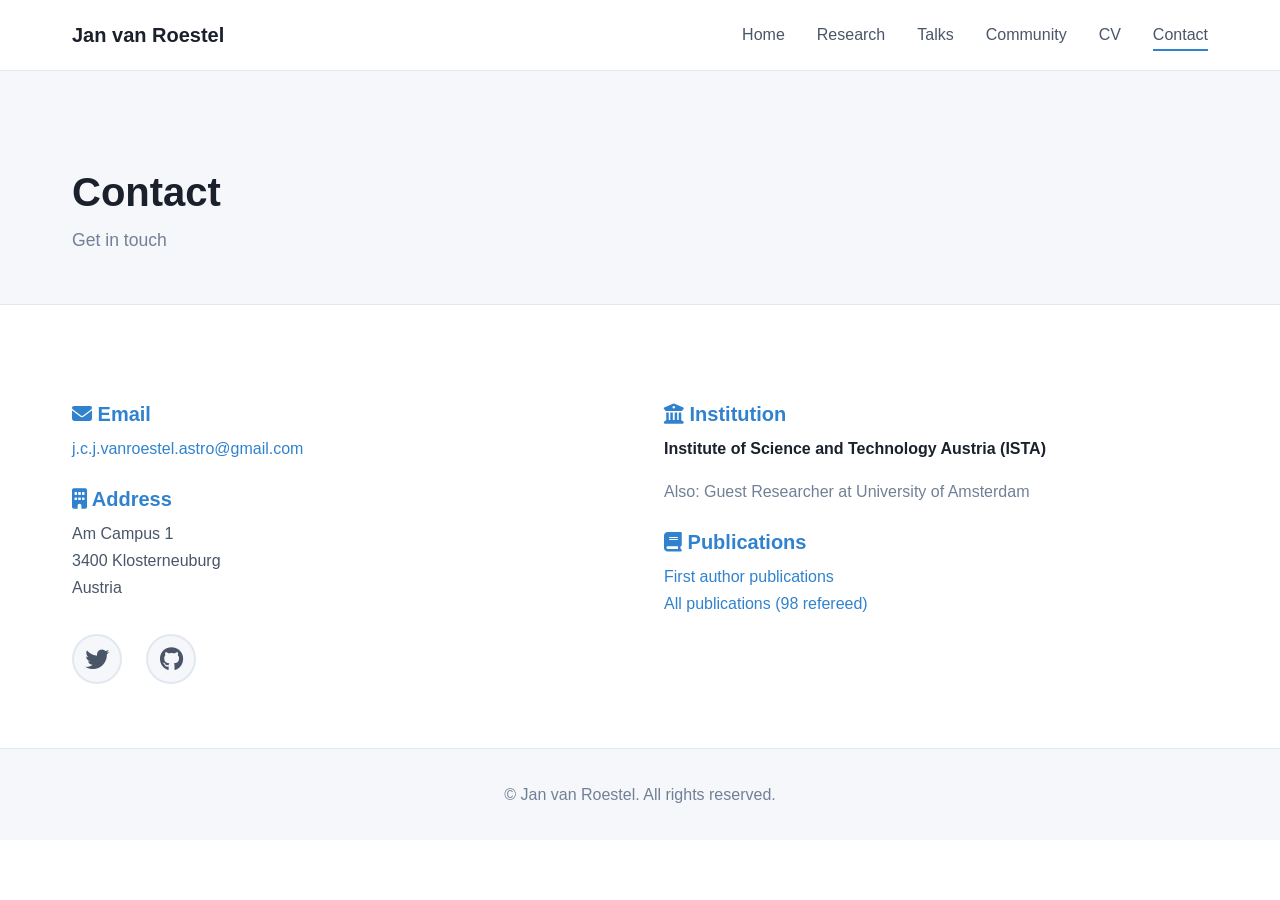
==== contact.html @ 32f14ae7 "Redesign website: multi-page layout with light theme - Convert from modal-based single page to multi" ====
<!DOCTYPE html>
<html lang="en">
<head>
    <meta charset="UTF-8">
    <meta name="viewport" content="width=device-width, initial-scale=1.0">
    <title>Contact - Jan van Roestel</title>
    <link rel="stylesheet" href="assets/css/style.css">
    <link rel="stylesheet" href="https://cdnjs.cloudflare.com/ajax/libs/font-awesome/6.4.0/css/all.min.css">
</head>
<body>
    <nav class="navbar">
        <div class="nav-container">
            <a href="index.html" class="nav-logo">Jan van Roestel</a>
            <button class="nav-toggle" aria-label="Toggle navigation">
                <span></span>
                <span></span>
                <span></span>
            </button>
            <ul class="nav-menu">
                <li><a href="index.html">Home</a></li>
                <li><a href="research.html">Research</a></li>
                <li><a href="talks.html">Talks</a></li>
                <li><a href="community.html">Community</a></li>
                <li><a href="cv.html">CV</a></li>
                <li><a href="contact.html" class="active">Contact</a></li>
            </ul>
        </div>
    </nav>

    <main>
        <header class="page-header">
            <div class="container">
                <h1>Contact</h1>
                <p>Get in touch</p>
            </div>
        </header>

        <section>
            <div class="container">
                <div class="contact-info">
                    <div>
                        <div class="contact-item">
                            <h4><i class="fas fa-envelope"></i> Email</h4>
                            <p><a href="mailto:j.c.j.vanroestel.astro@gmail.com">j.c.j.vanroestel.astro@gmail.com</a></p>
                        </div>

                        <div class="contact-item">
                            <h4><i class="fas fa-building"></i> Address</h4>
                            <p>Am Campus 1<br>
                            3400 Klosterneuburg<br>
                            Austria</p>
                        </div>

                        <div class="social-links">
                            <a href="https://twitter.com/janvanroestel" title="Twitter">
                                <i class="fab fa-twitter"></i>
                            </a>
                            <a href="https://github.com/janvanroestel/" title="GitHub">
                                <i class="fab fa-github"></i>
                            </a>
                        </div>
                    </div>

                    <div>
                        <div class="contact-item">
                            <h4><i class="fas fa-university"></i> Institution</h4>
                            <p><strong>Institute of Science and Technology Austria (ISTA)</strong></p>
                            <p style="margin-top: 1rem; color: var(--text-secondary);">Also: Guest Researcher at University of Amsterdam</p>
                        </div>

                        <div class="contact-item">
                            <h4><i class="fas fa-book"></i> Publications</h4>
                            <p>
                                <a href="https://ui.adsabs.harvard.edu/search/q=author%3A(%22%5Evan%20roestel%2C%20J%22)&sort=date%20desc%2C%20bibcode%20desc&p_=0">First author publications</a><br>
                                <a href="http://adsabs.harvard.edu/cgi-bin/nph-abs_connect?db_key=AST&db_key=PRE&qform=AST&arxiv_sel=astro-ph&arxiv_sel=cond-mat&arxiv_sel=cs&arxiv_sel=gr-qc&arxiv_sel=hep-ex&arxiv_sel=hep-lat&arxiv_sel=hep-ph&arxiv_sel=hep-th&arxiv_sel=math&arxiv_sel=math-ph&arxiv_sel=nlin&arxiv_sel=nucl-ex&arxiv_sel=nucl-th&arxiv_sel=physics&arxiv_sel=quant-ph&arxiv_sel=q-bio&sim_query=YES&ned_query=YES&adsobj_query=YES&aut_logic=OR&obj_logic=OR&author=roestel%2C+J%0D%0Avan+roestel%2C+J&object=&start_mon=&start_year=&end_mon=&end_year=&ttl_logic=OR&title=&txt_logic=OR&text=&nr_to_return=200&start_nr=1&jou_pick=ALL&ref_stems=&data_and=ALL&group_and=ALL&start_entry_day=&start_entry_mon=&start_entry_year=&end_entry_day=&end_entry_mon=&end_entry_year=&min_score=&sort=SCORE&data_type=SHORT&aut_syn=YES&ttl_syn=YES&txt_syn=YES&aut_wt=1.0&obj_wt=1.0&ttl_wt=0.3&txt_wt=3.0&aut_wgt=YES&obj_wgt=YES&ttl_wgt=YES&txt_wgt=YES&ttl_sco=YES&txt_sco=YES&version=1">All publications (98 refereed)</a>
                            </p>
                        </div>
                    </div>
                </div>
            </div>
        </section>
    </main>

    <footer>
        <div class="container">
            <p>&copy; Jan van Roestel. All rights reserved.</p>
        </div>
    </footer>

    <script>
        document.querySelector('.nav-toggle').addEventListener('click', function() {
            document.querySelector('.nav-menu').classList.toggle('active');
        });
    </script>
</body>
</html>
---- assets/css/style.css ----
/*
 * Jan van Roestel - Personal Website
 * Dark theme with blue accents
 */

/* ===== CSS Variables ===== */
:root {
    --bg-primary: #ffffff;
    --bg-secondary: #f5f7fa;
    --bg-card: #ffffff;
    --text-primary: #4a5568;
    --text-secondary: #718096;
    --text-heading: #1a202c;
    --accent: #3182ce;
    --accent-hover: #2c5282;
    --border-color: #e2e8f0;
    --nav-bg: rgba(255, 255, 255, 0.95);
    --shadow: 0 4px 6px rgba(0, 0, 0, 0.1);
    --max-width: 1200px;
    --font-sans: -apple-system, BlinkMacSystemFont, 'Segoe UI', Roboto, Oxygen, Ubuntu, sans-serif;
    --font-mono: 'SF Mono', 'Fira Code', Consolas, monospace;
}

/* ===== Reset & Base ===== */
*, *::before, *::after {
    box-sizing: border-box;
    margin: 0;
    padding: 0;
}

html {
    scroll-behavior: smooth;
}

body {
    font-family: var(--font-sans);
    font-size: 16px;
    line-height: 1.7;
    color: var(--text-primary);
    background-color: var(--bg-primary);
    min-height: 100vh;
}

/* ===== Typography ===== */
h1, h2, h3, h4, h5, h6 {
    color: var(--text-heading);
    font-weight: 600;
    line-height: 1.3;
    margin-bottom: 1rem;
}

h1 { font-size: 2.5rem; }
h2 { font-size: 2rem; }
h3 { font-size: 1.5rem; }
h4 { font-size: 1.25rem; }
h5 { font-size: 1.1rem; }

p {
    margin-bottom: 1rem;
}

a {
    color: var(--accent);
    text-decoration: none;
    transition: color 0.2s ease;
}

a:hover {
    color: var(--accent-hover);
    text-decoration: underline;
}

ul, ol {
    margin-left: 1.5rem;
    margin-bottom: 1rem;
}

li {
    margin-bottom: 0.5rem;
}

strong, b {
    color: var(--text-heading);
}

/* ===== Navigation ===== */
.navbar {
    position: fixed;
    top: 0;
    left: 0;
    right: 0;
    background: var(--nav-bg);
    backdrop-filter: blur(10px);
    z-index: 1000;
    border-bottom: 1px solid var(--border-color);
}

.nav-container {
    max-width: var(--max-width);
    margin: 0 auto;
    padding: 0 2rem;
    display: flex;
    justify-content: space-between;
    align-items: center;
    height: 70px;
}

.nav-logo {
    font-size: 1.25rem;
    font-weight: 600;
    color: var(--text-heading);
    text-decoration: none;
}

.nav-logo:hover {
    color: var(--accent);
    text-decoration: none;
}

.nav-menu {
    display: flex;
    list-style: none;
    gap: 2rem;
    margin: 0;
}

.nav-menu li {
    margin: 0;
}

.nav-menu a {
    color: var(--text-primary);
    font-weight: 500;
    padding: 0.5rem 0;
    position: relative;
}

.nav-menu a::after {
    content: '';
    position: absolute;
    bottom: 0;
    left: 0;
    width: 0;
    height: 2px;
    background: var(--accent);
    transition: width 0.3s ease;
}

.nav-menu a:hover::after,
.nav-menu a.active::after {
    width: 100%;
}

.nav-menu a:hover {
    color: var(--accent);
    text-decoration: none;
}

/* Mobile menu toggle */
.nav-toggle {
    display: none;
    background: none;
    border: none;
    cursor: pointer;
    padding: 0.5rem;
}

.nav-toggle span {
    display: block;
    width: 25px;
    height: 3px;
    background: var(--text-primary);
    margin: 5px 0;
    transition: 0.3s;
}

/* ===== Main Content ===== */
main {
    padding-top: 70px;
}

.container {
    max-width: var(--max-width);
    margin: 0 auto;
    padding: 0 2rem;
}

section {
    padding: 4rem 0;
}

.section-title {
    margin-bottom: 2rem;
    padding-bottom: 0.5rem;
    border-bottom: 2px solid var(--accent);
    display: inline-block;
}

/* ===== Hero Section ===== */
.hero {
    min-height: calc(100vh - 70px);
    display: flex;
    align-items: center;
    padding: 4rem 0;
    background: linear-gradient(135deg, var(--bg-secondary) 0%, var(--bg-primary) 100%);
}

.hero-content {
    display: grid;
    grid-template-columns: 1fr 300px;
    gap: 4rem;
    align-items: center;
}

.hero-text h1 {
    font-size: 3rem;
    margin-bottom: 0.5rem;
}

.hero-subtitle {
    font-size: 1.25rem;
    color: var(--accent);
    margin-bottom: 1rem;
}

.hero-institution {
    color: var(--text-secondary);
    margin-bottom: 1.5rem;
}

.hero-interests {
    margin-bottom: 1.5rem;
}

.hero-links {
    display: flex;
    gap: 1rem;
    flex-wrap: wrap;
}

.hero-image {
    width: 300px;
    height: 300px;
    border-radius: 50%;
    object-fit: cover;
    border: 4px solid var(--accent);
    box-shadow: var(--shadow);
}

/* ===== Buttons ===== */
.btn {
    display: inline-block;
    padding: 0.75rem 1.5rem;
    border-radius: 5px;
    font-weight: 500;
    text-decoration: none;
    transition: all 0.3s ease;
}

.btn-primary {
    background: var(--accent);
    color: #ffffff;
}

.btn-primary:hover {
    background: var(--accent-hover);
    color: #ffffff;
    text-decoration: none;
}

.btn-outline {
    border: 2px solid var(--accent);
    color: var(--accent);
}

.btn-outline:hover {
    background: var(--accent);
    color: #ffffff;
    text-decoration: none;
}

/* ===== About Section ===== */
.about-section {
    background: var(--bg-secondary);
}

.about-content {
    max-width: 800px;
}

/* ===== News Section ===== */
.news-section {
    background: var(--bg-primary);
}

.news-list {
    list-style: none;
    margin: 0;
}

.news-item {
    display: grid;
    grid-template-columns: 120px 1fr;
    gap: 1.5rem;
    padding: 1.5rem 0;
    border-bottom: 1px solid var(--border-color);
}

.news-item:last-child {
    border-bottom: none;
}

.news-date {
    color: var(--accent);
    font-weight: 500;
    font-size: 0.9rem;
}

.news-content h4 {
    margin-bottom: 0.5rem;
}

.news-content p {
    color: var(--text-secondary);
    margin: 0;
}

/* ===== Research Cards ===== */
.research-grid {
    display: grid;
    grid-template-columns: repeat(auto-fit, minmax(350px, 1fr));
    gap: 2rem;
}

.research-card {
    background: var(--bg-secondary);
    border-radius: 10px;
    overflow: hidden;
    border: 1px solid var(--border-color);
    transition: transform 0.3s ease, box-shadow 0.3s ease;
}

.research-card:hover {
    transform: translateY(-5px);
    box-shadow: var(--shadow);
}

.research-card img {
    width: 100%;
    height: 200px;
    object-fit: cover;
}

.research-card-content {
    padding: 1.5rem;
}

.research-card h3 {
    margin-bottom: 1rem;
}

.research-card p {
    color: var(--text-secondary);
}

/* ===== Research Detail Section ===== */
.research-topic {
    padding: 3rem 0;
    border-bottom: 1px solid var(--border-color);
}

.research-topic:last-child {
    border-bottom: none;
}

.research-topic-header {
    display: grid;
    grid-template-columns: 1fr 300px;
    gap: 2rem;
    align-items: start;
}

.research-topic img {
    width: 100%;
    border-radius: 10px;
}

/* ===== Talks List ===== */
.talks-list {
    list-style: none;
    margin: 0;
}

.talk-item {
    display: grid;
    grid-template-columns: 150px 1fr auto;
    gap: 1.5rem;
    padding: 1.5rem 0;
    border-bottom: 1px solid var(--border-color);
    align-items: center;
}

.talk-item:last-child {
    border-bottom: none;
}

.talk-date {
    color: var(--accent);
    font-weight: 500;
}

.talk-title {
    font-weight: 500;
}

.talk-venue {
    color: var(--text-secondary);
    font-size: 0.9rem;
}

.talk-links a {
    margin-left: 1rem;
}

/* ===== Education/Experience Cards ===== */
.education-item {
    margin-bottom: 2rem;
    padding-bottom: 2rem;
    border-bottom: 1px solid var(--border-color);
}

.education-item:last-child {
    border-bottom: none;
}

.education-item h4 {
    color: var(--accent);
    margin-bottom: 0.5rem;
}

/* ===== Contact Page ===== */
.contact-info {
    display: grid;
    grid-template-columns: 1fr 1fr;
    gap: 3rem;
}

.contact-item {
    margin-bottom: 1.5rem;
}

.contact-item h4 {
    color: var(--accent);
    margin-bottom: 0.5rem;
}

.social-links {
    display: flex;
    gap: 1.5rem;
    margin-top: 2rem;
}

.social-links a {
    display: inline-flex;
    align-items: center;
    justify-content: center;
    width: 50px;
    height: 50px;
    border-radius: 50%;
    background: var(--bg-secondary);
    border: 2px solid var(--border-color);
    color: var(--text-primary);
    font-size: 1.5rem;
    transition: all 0.3s ease;
}

.social-links a:hover {
    background: var(--accent);
    border-color: var(--accent);
    color: #ffffff;
}

/* ===== Footer ===== */
footer {
    background: var(--bg-secondary);
    padding: 2rem 0;
    text-align: center;
    border-top: 1px solid var(--border-color);
}

footer p {
    color: var(--text-secondary);
    margin: 0;
}

/* ===== Page Header ===== */
.page-header {
    background: var(--bg-secondary);
    padding: 6rem 0 3rem;
    margin-bottom: 2rem;
    border-bottom: 1px solid var(--border-color);
}

.page-header h1 {
    margin-bottom: 0.5rem;
}

.page-header p {
    color: var(--text-secondary);
    font-size: 1.1rem;
    margin: 0;
}

/* ===== CV Page ===== */
.cv-download {
    background: var(--bg-secondary);
    padding: 3rem;
    border-radius: 10px;
    text-align: center;
    margin-bottom: 3rem;
}

.cv-download h2 {
    margin-bottom: 1rem;
}

.cv-download p {
    color: var(--text-secondary);
    margin-bottom: 2rem;
}

/* ===== Responsive Design ===== */
@media (max-width: 768px) {
    .nav-menu {
        display: none;
        position: absolute;
        top: 70px;
        left: 0;
        right: 0;
        background: var(--nav-bg);
        flex-direction: column;
        padding: 1rem 2rem;
        gap: 0;
        border-bottom: 1px solid var(--border-color);
    }

    .nav-menu.active {
        display: flex;
    }

    .nav-menu li {
        padding: 0.75rem 0;
        border-bottom: 1px solid var(--border-color);
    }

    .nav-menu li:last-child {
        border-bottom: none;
    }

    .nav-toggle {
        display: block;
    }

    .hero-content {
        grid-template-columns: 1fr;
        text-align: center;
    }

    .hero-image {
        width: 200px;
        height: 200px;
        margin: 0 auto;
        order: -1;
    }

    .hero-text h1 {
        font-size: 2rem;
    }

    .hero-links {
        justify-content: center;
    }

    .news-item {
        grid-template-columns: 1fr;
        gap: 0.5rem;
    }

    .talk-item {
        grid-template-columns: 1fr;
        gap: 0.5rem;
    }

    .talk-links {
        margin-top: 0.5rem;
    }

    .talk-links a {
        margin-left: 0;
        margin-right: 1rem;
    }

    .contact-info {
        grid-template-columns: 1fr;
    }

    .research-topic-header {
        grid-template-columns: 1fr;
    }

    h1 { font-size: 2rem; }
    h2 { font-size: 1.5rem; }
}

@media (max-width: 480px) {
    .container {
        padding: 0 1rem;
    }

    section {
        padding: 2rem 0;
    }

    .hero {
        padding: 2rem 0;
    }
}
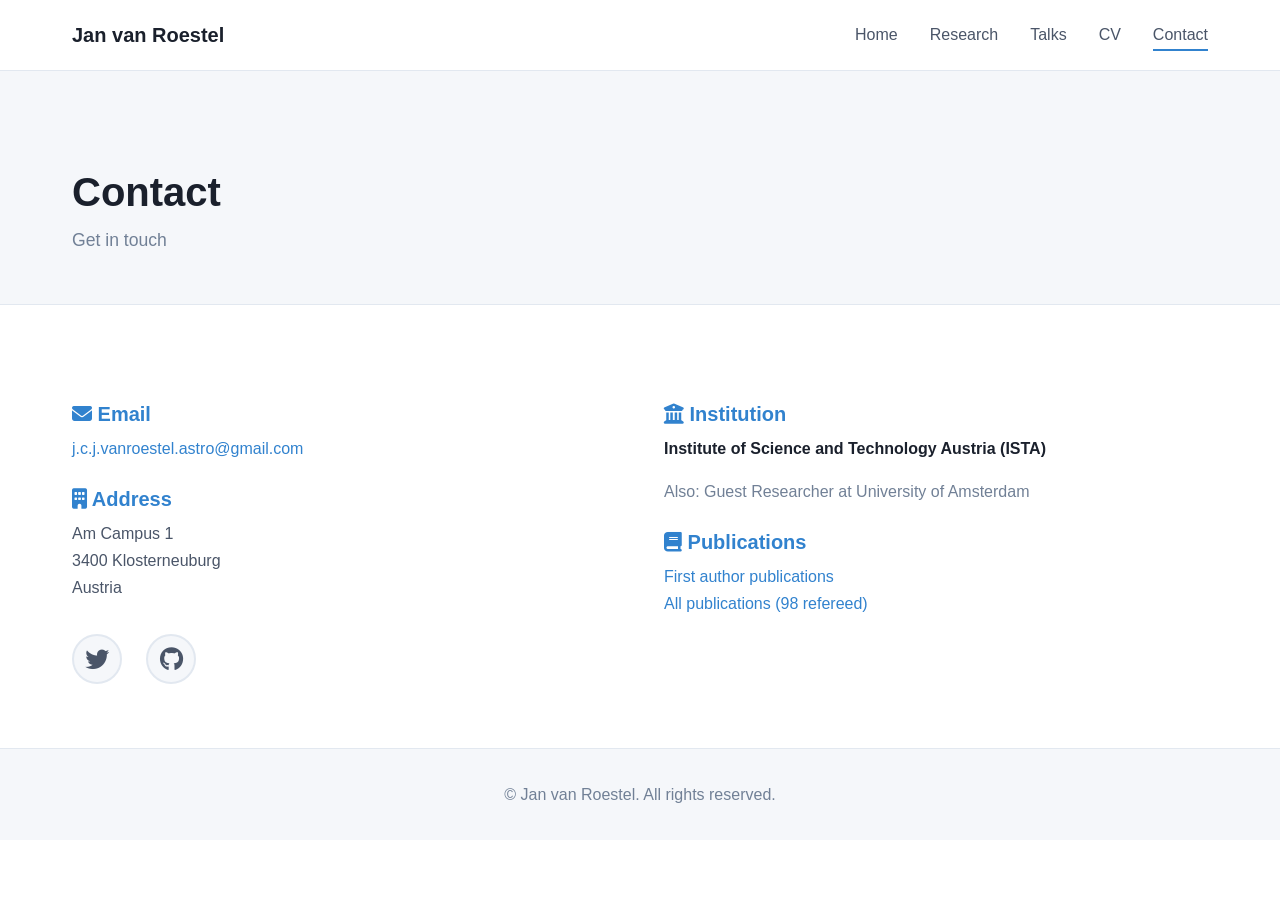
==== commit 8fcc47cf: "Remove community section from website Co-Authored-By: Claude Opus 4.6 <noreply@anthropic.com>" ====
--- a/contact.html
+++ b/contact.html
@@ -20,7 +20,6 @@
                 <li><a href="index.html">Home</a></li>
                 <li><a href="research.html">Research</a></li>
                 <li><a href="talks.html">Talks</a></li>
-                <li><a href="community.html">Community</a></li>
                 <li><a href="cv.html">CV</a></li>
                 <li><a href="contact.html" class="active">Contact</a></li>
             </ul>
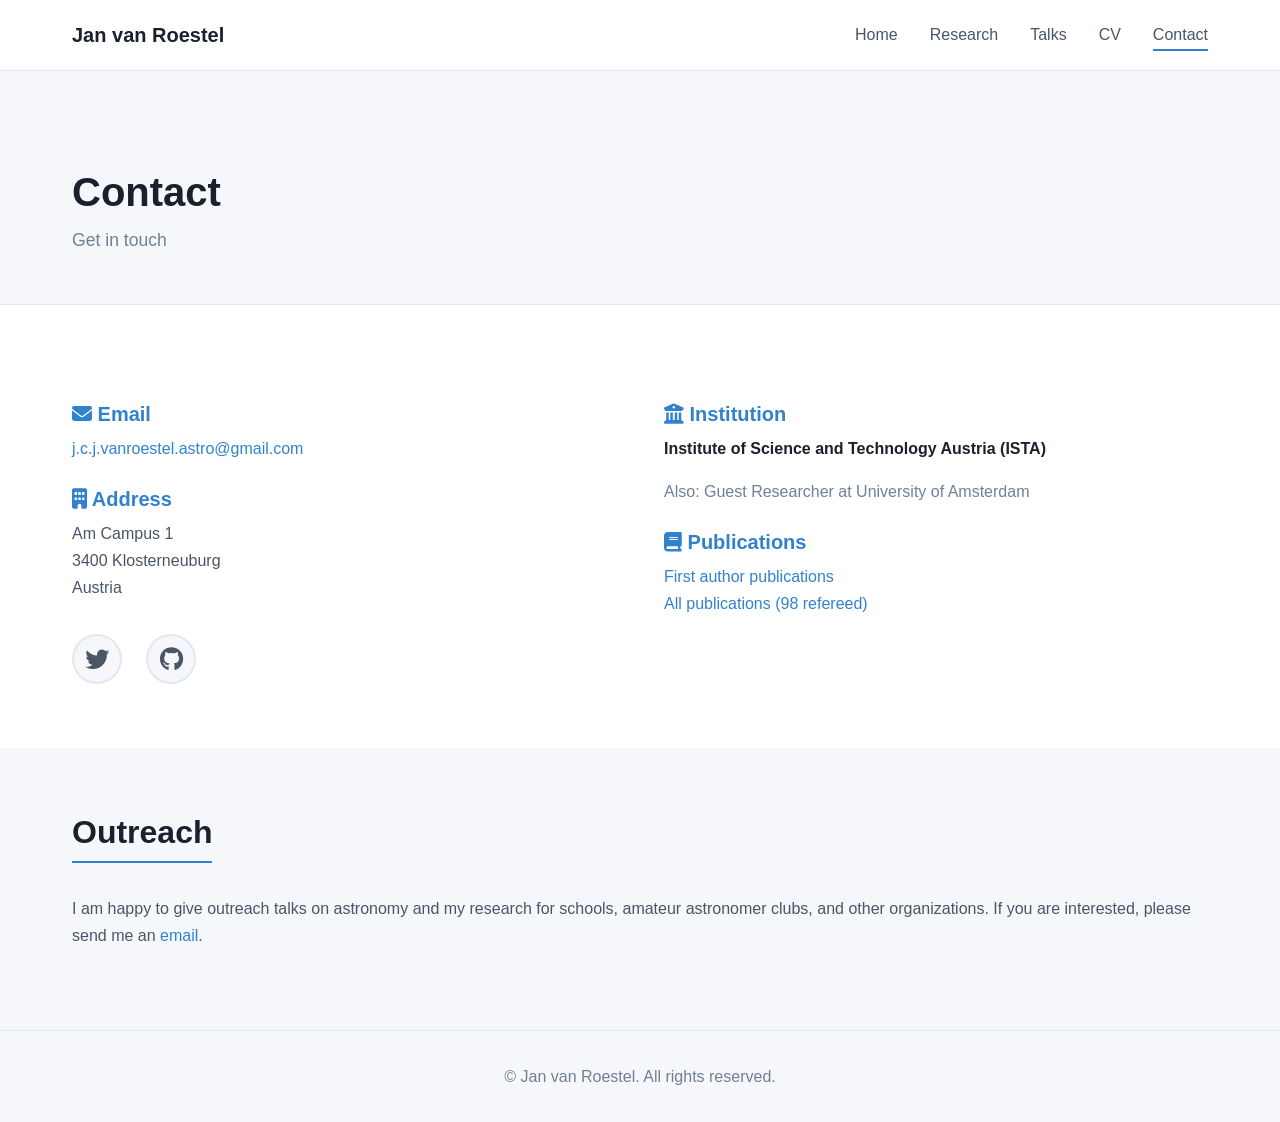
==== commit a2ac7ac3: "Add outreach talks note to contact page Co-Authored-By: Claude Opus 4.6 <noreply@anthropic.com>" ====
--- a/contact.html
+++ b/contact.html
@@ -78,6 +78,13 @@
                 </div>
             </div>
         </section>
+
+        <section class="about-section">
+            <div class="container">
+                <h2 class="section-title">Outreach</h2>
+                <p>I am happy to give outreach talks on astronomy and my research for schools, amateur astronomer clubs, and other organizations. If you are interested, please send me an <a href="mailto:j.c.j.vanroestel.astro@gmail.com">email</a>.</p>
+            </div>
+        </section>
     </main>
 
     <footer>
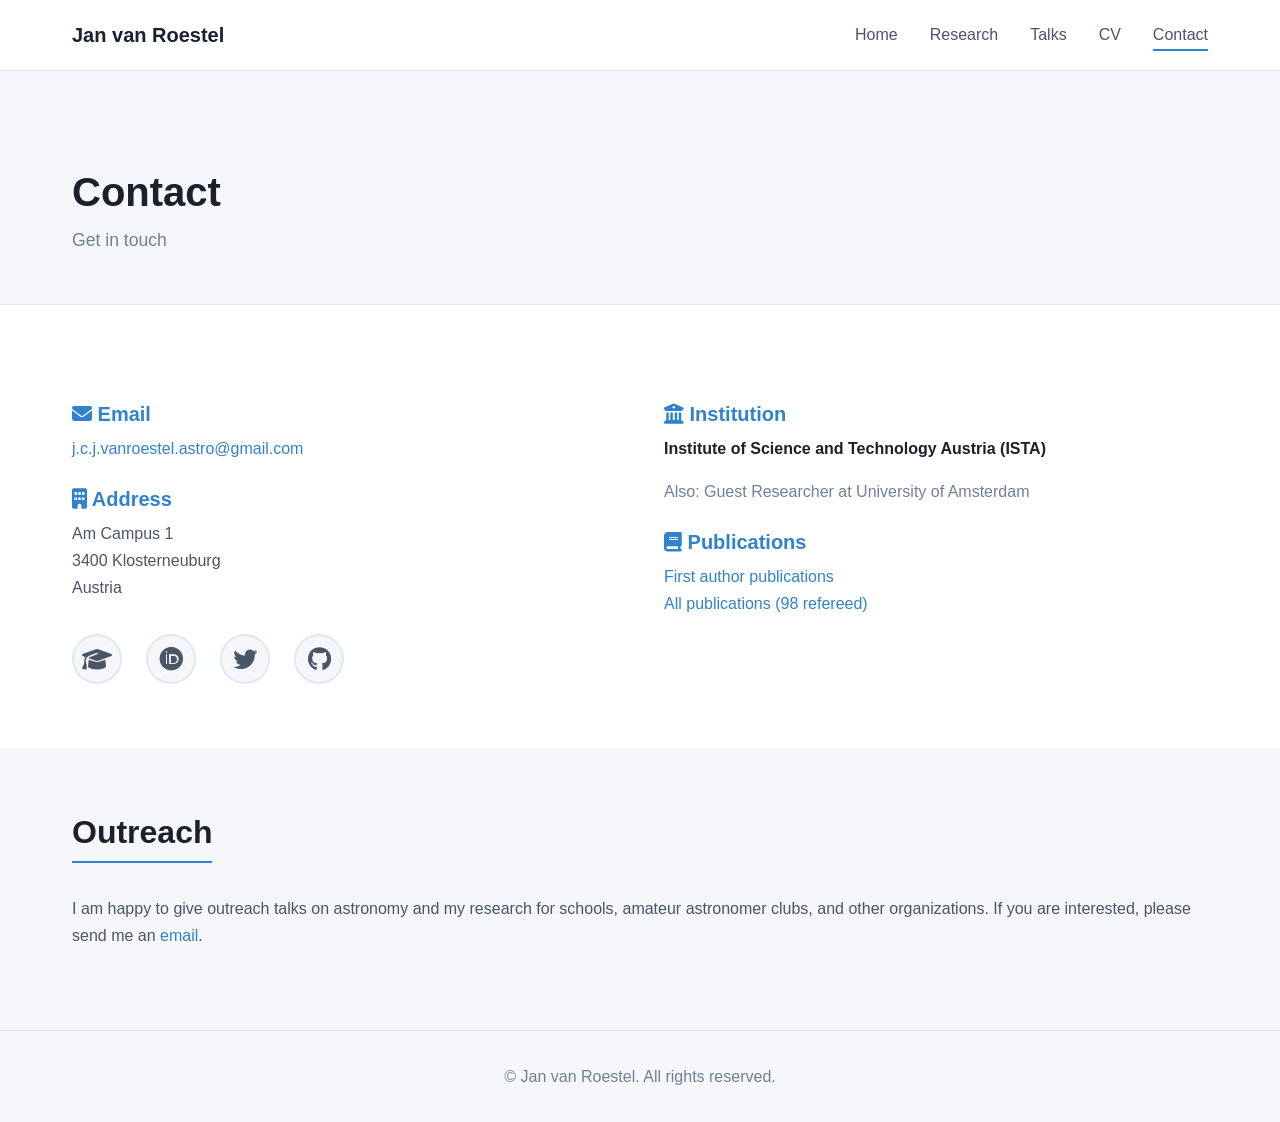
==== commit 0e745838: "Add ORCID and Google Scholar links to homepage and contact page Co-Authored-By: Claude Opus 4.6 <nor" ====
--- a/contact.html
+++ b/contact.html
@@ -51,6 +51,12 @@
                         </div>
 
                         <div class="social-links">
+                            <a href="https://scholar.google.com/citations?user=vMg1cvQAAAAJ" title="Google Scholar">
+                                <i class="fas fa-graduation-cap"></i>
+                            </a>
+                            <a href="https://orcid.org/0000-0002-2626-2872" title="ORCID">
+                                <i class="fab fa-orcid"></i>
+                            </a>
                             <a href="https://twitter.com/janvanroestel" title="Twitter">
                                 <i class="fab fa-twitter"></i>
                             </a>
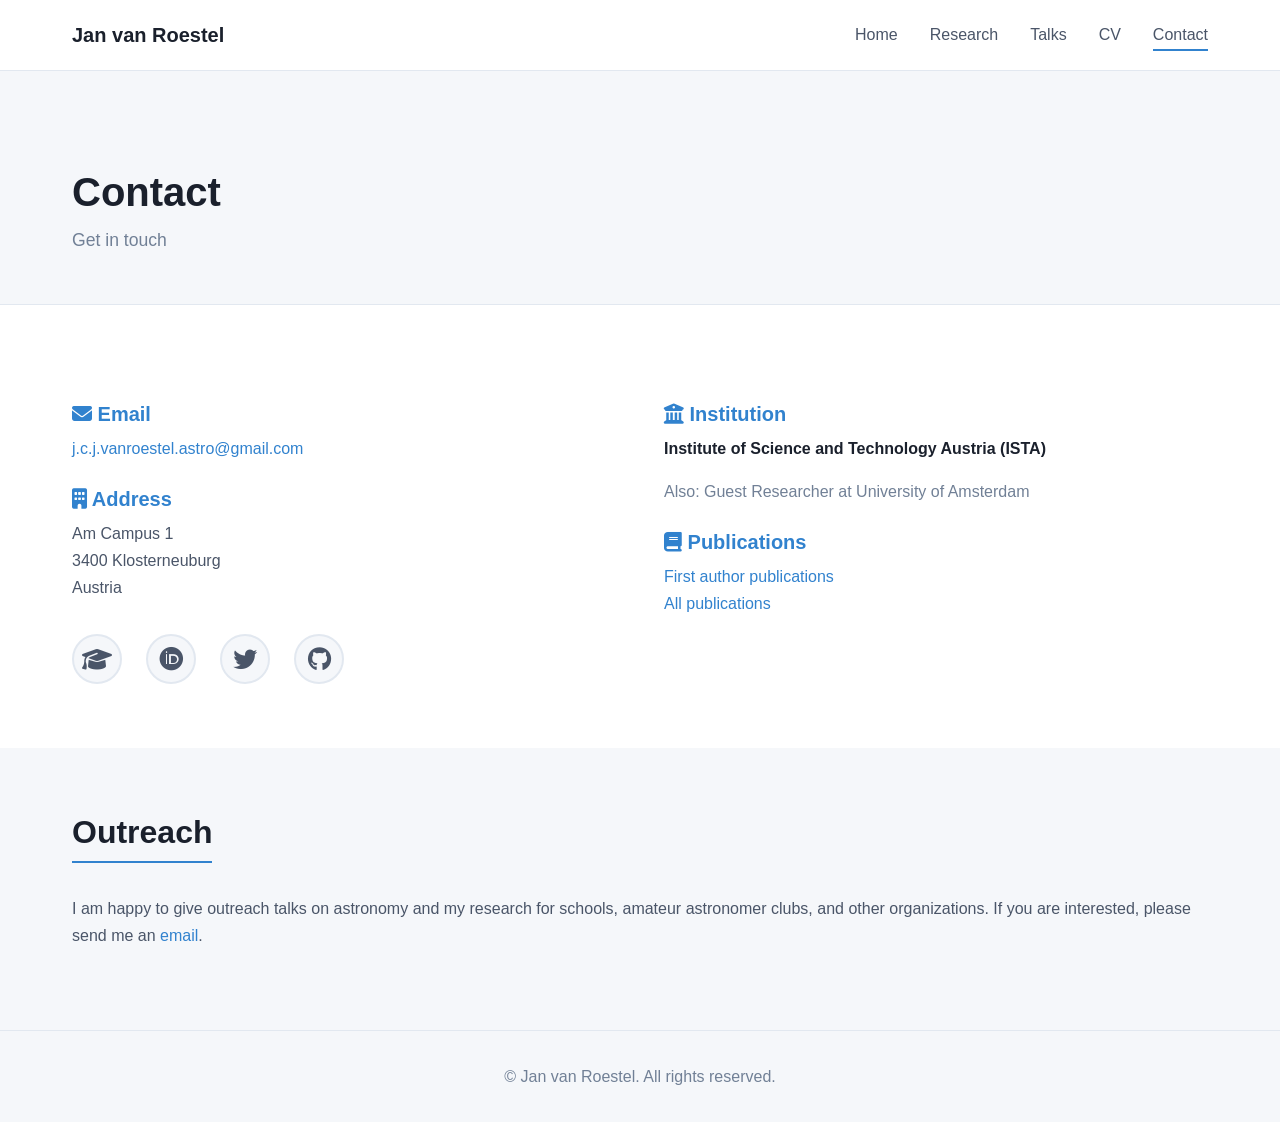
==== commit 92bef927: "Fix talks chronology, Caltech postdoc dates, and legacy ADS link Co-Authored-By: Claude Opus 4.6 <no" ====
--- a/contact.html
+++ b/contact.html
@@ -77,7 +77,7 @@
                             <h4><i class="fas fa-book"></i> Publications</h4>
                             <p>
                                 <a href="https://ui.adsabs.harvard.edu/search/q=author%3A(%22%5Evan%20roestel%2C%20J%22)&sort=date%20desc%2C%20bibcode%20desc&p_=0">First author publications</a><br>
-                                <a href="http://adsabs.harvard.edu/cgi-bin/nph-abs_connect?db_key=AST&db_key=PRE&qform=AST&arxiv_sel=astro-ph&arxiv_sel=cond-mat&arxiv_sel=cs&arxiv_sel=gr-qc&arxiv_sel=hep-ex&arxiv_sel=hep-lat&arxiv_sel=hep-ph&arxiv_sel=hep-th&arxiv_sel=math&arxiv_sel=math-ph&arxiv_sel=nlin&arxiv_sel=nucl-ex&arxiv_sel=nucl-th&arxiv_sel=physics&arxiv_sel=quant-ph&arxiv_sel=q-bio&sim_query=YES&ned_query=YES&adsobj_query=YES&aut_logic=OR&obj_logic=OR&author=roestel%2C+J%0D%0Avan+roestel%2C+J&object=&start_mon=&start_year=&end_mon=&end_year=&ttl_logic=OR&title=&txt_logic=OR&text=&nr_to_return=200&start_nr=1&jou_pick=ALL&ref_stems=&data_and=ALL&group_and=ALL&start_entry_day=&start_entry_mon=&start_entry_year=&end_entry_day=&end_entry_mon=&end_entry_year=&min_score=&sort=SCORE&data_type=SHORT&aut_syn=YES&ttl_syn=YES&txt_syn=YES&aut_wt=1.0&obj_wt=1.0&ttl_wt=0.3&txt_wt=3.0&aut_wgt=YES&obj_wgt=YES&ttl_wgt=YES&txt_wgt=YES&ttl_sco=YES&txt_sco=YES&version=1">All publications (98 refereed)</a>
+                                <a href="https://ui.adsabs.harvard.edu/search/q=author%3A(%22van%20roestel%2C%20J%22)&sort=date%20desc%2C%20bibcode%20desc&p_=0">All publications</a>
                             </p>
                         </div>
                     </div>
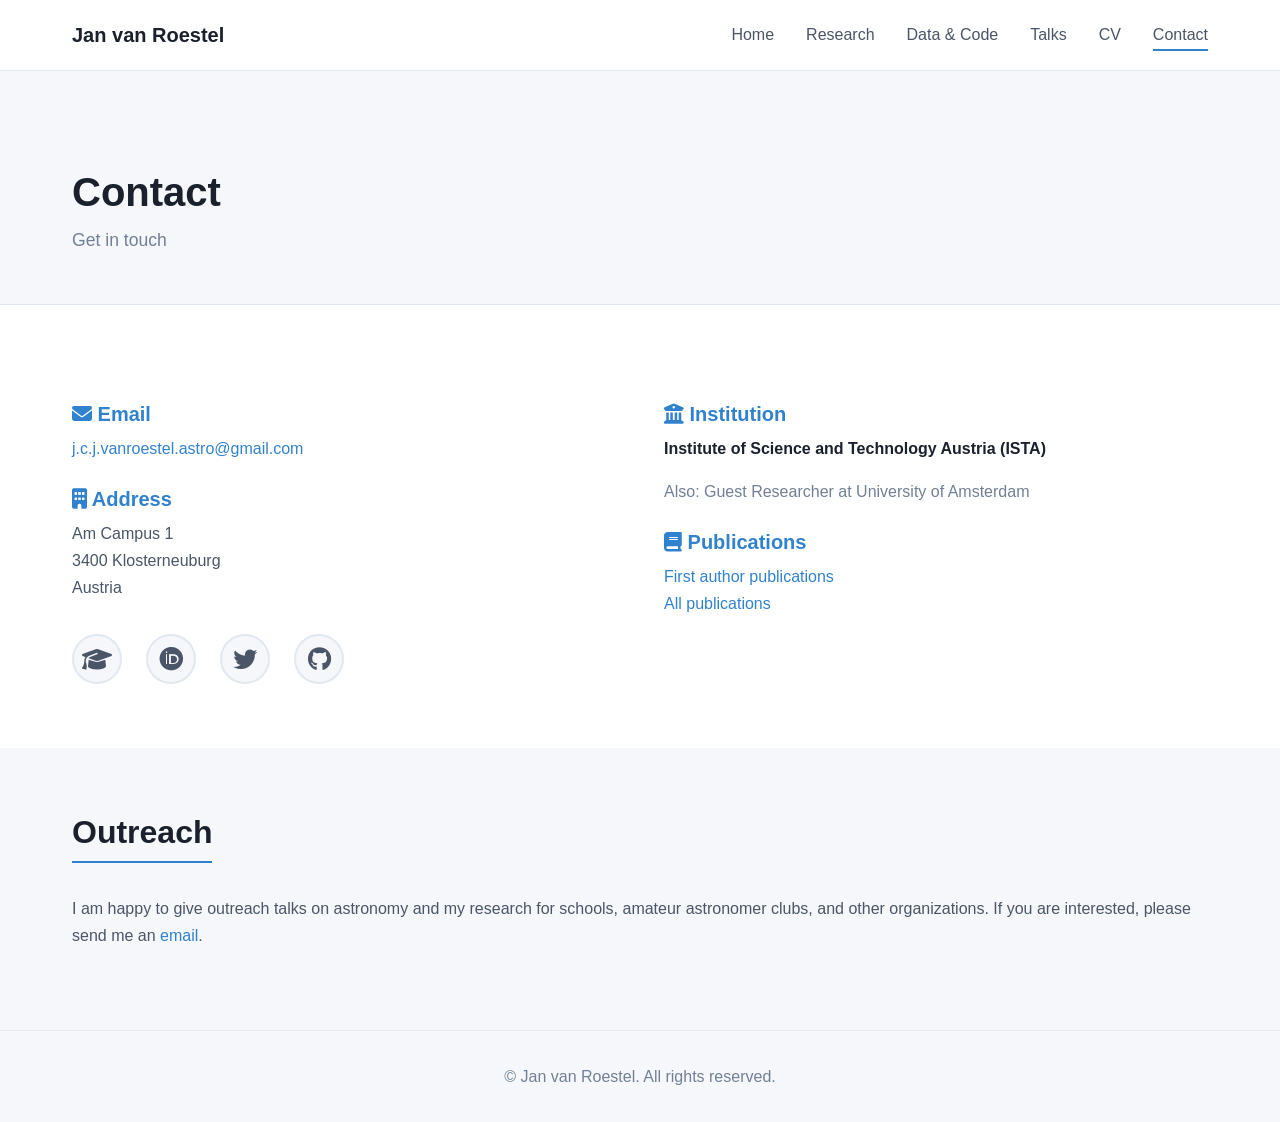
==== commit 31f9ed96: "added data and software section" ====
--- a/contact.html
+++ b/contact.html
@@ -19,6 +19,7 @@
             <ul class="nav-menu">
                 <li><a href="index.html">Home</a></li>
                 <li><a href="research.html">Research</a></li>
+                <li><a href="data-code.html">Data & Code</a></li>
                 <li><a href="talks.html">Talks</a></li>
                 <li><a href="cv.html">CV</a></li>
                 <li><a href="contact.html" class="active">Contact</a></li>
--- a/assets/css/style.css
+++ b/assets/css/style.css
@@ -240,7 +240,7 @@
 
 .hero-image {
     width: 300px;
-    height: 300px;
+    height: 400px;
     border-radius: 50%;
     object-fit: cover;
     border: 4px solid var(--accent);
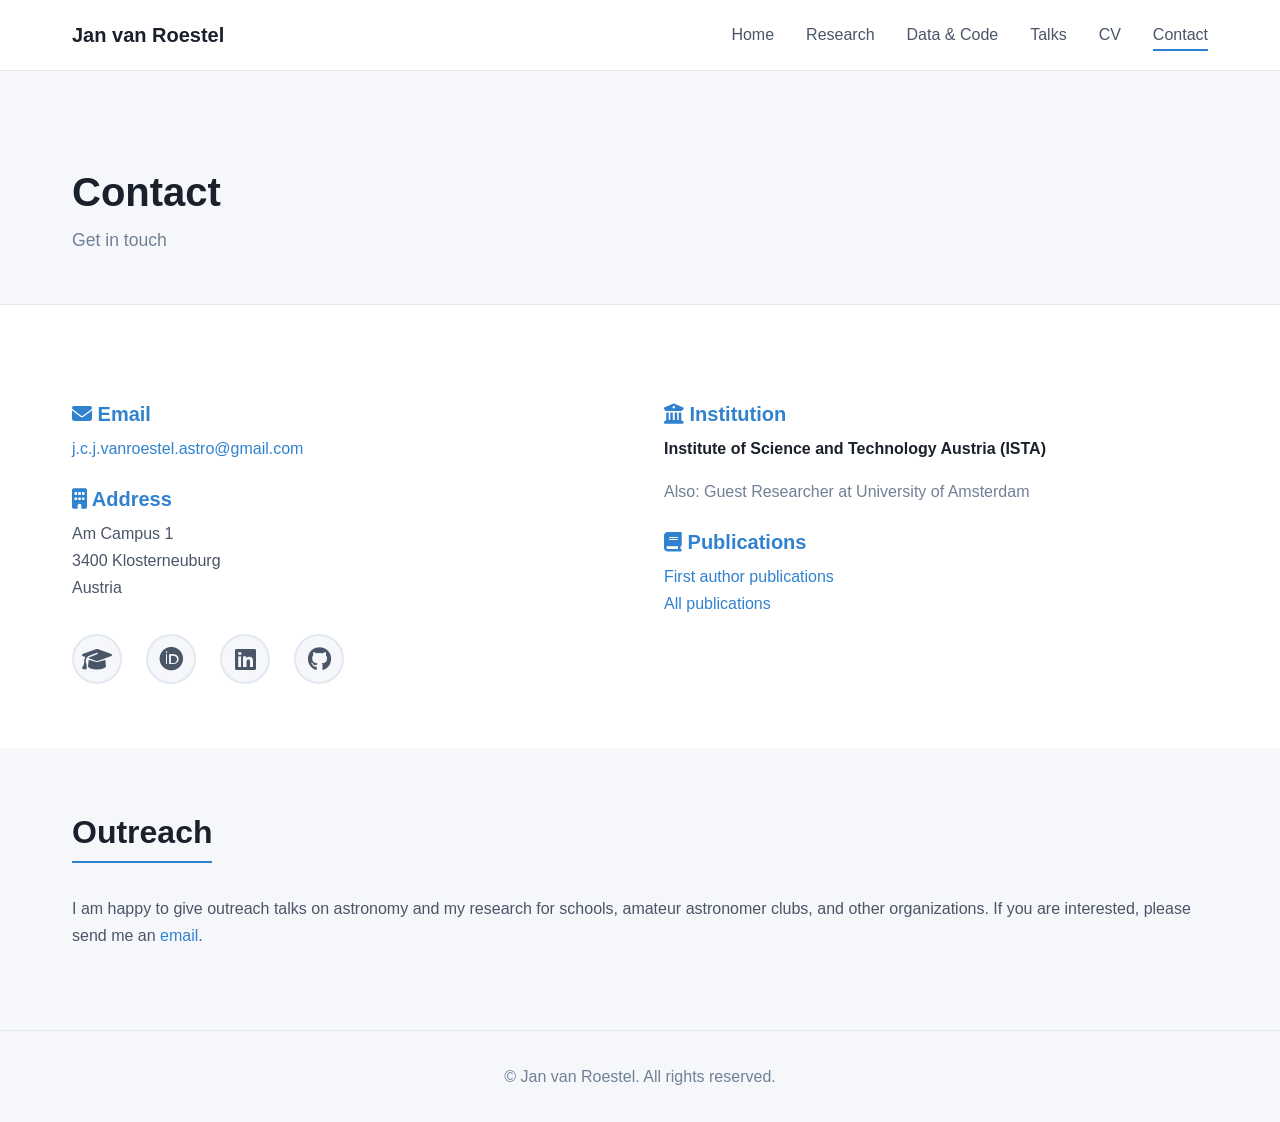
==== commit ceff6e2a: "Dedup nav/footer, refresh news, a11y and perf improvements - Extract nav/footer into assets/js/inclu" ====
--- a/contact.html
+++ b/contact.html
@@ -6,26 +6,10 @@
     <title>Contact - Jan van Roestel</title>
     <link rel="stylesheet" href="assets/css/style.css">
     <link rel="stylesheet" href="https://cdnjs.cloudflare.com/ajax/libs/font-awesome/6.4.0/css/all.min.css">
+    <script src="assets/js/include.js"></script>
 </head>
-<body>
-    <nav class="navbar">
-        <div class="nav-container">
-            <a href="index.html" class="nav-logo">Jan van Roestel</a>
-            <button class="nav-toggle" aria-label="Toggle navigation">
-                <span></span>
-                <span></span>
-                <span></span>
-            </button>
-            <ul class="nav-menu">
-                <li><a href="index.html">Home</a></li>
-                <li><a href="research.html">Research</a></li>
-                <li><a href="data-code.html">Data & Code</a></li>
-                <li><a href="talks.html">Talks</a></li>
-                <li><a href="cv.html">CV</a></li>
-                <li><a href="contact.html" class="active">Contact</a></li>
-            </ul>
-        </div>
-    </nav>
+<body data-page="contact">
+    <script>writeNav()</script>
 
     <main>
         <header class="page-header">
@@ -52,16 +36,16 @@
                         </div>
 
                         <div class="social-links">
-                            <a href="https://scholar.google.com/citations?user=vMg1cvQAAAAJ" title="Google Scholar">
+                            <a href="https://scholar.google.com/citations?user=vMg1cvQAAAAJ" title="Google Scholar" aria-label="Google Scholar profile">
                                 <i class="fas fa-graduation-cap"></i>
                             </a>
-                            <a href="https://orcid.org/0000-0002-2626-2872" title="ORCID">
+                            <a href="https://orcid.org/0000-0002-2626-2872" title="ORCID" aria-label="ORCID profile">
                                 <i class="fab fa-orcid"></i>
                             </a>
-                            <a href="https://twitter.com/janvanroestel" title="Twitter">
-                                <i class="fab fa-twitter"></i>
+                            <a href="https://www.linkedin.com/in/jan-van-roestel-phd-53807089/" title="LinkedIn" aria-label="LinkedIn profile">
+                                <i class="fab fa-linkedin"></i>
                             </a>
-                            <a href="https://github.com/janvanroestel/" title="GitHub">
+                            <a href="https://github.com/janvanroestel/" title="GitHub" aria-label="GitHub profile">
                                 <i class="fab fa-github"></i>
                             </a>
                         </div>
@@ -94,16 +78,6 @@
         </section>
     </main>
 
-    <footer>
-        <div class="container">
-            <p>&copy; Jan van Roestel. All rights reserved.</p>
-        </div>
-    </footer>
-
-    <script>
-        document.querySelector('.nav-toggle').addEventListener('click', function() {
-            document.querySelector('.nav-menu').classList.toggle('active');
-        });
-    </script>
+    <script>writeFooter()</script>
 </body>
 </html>
